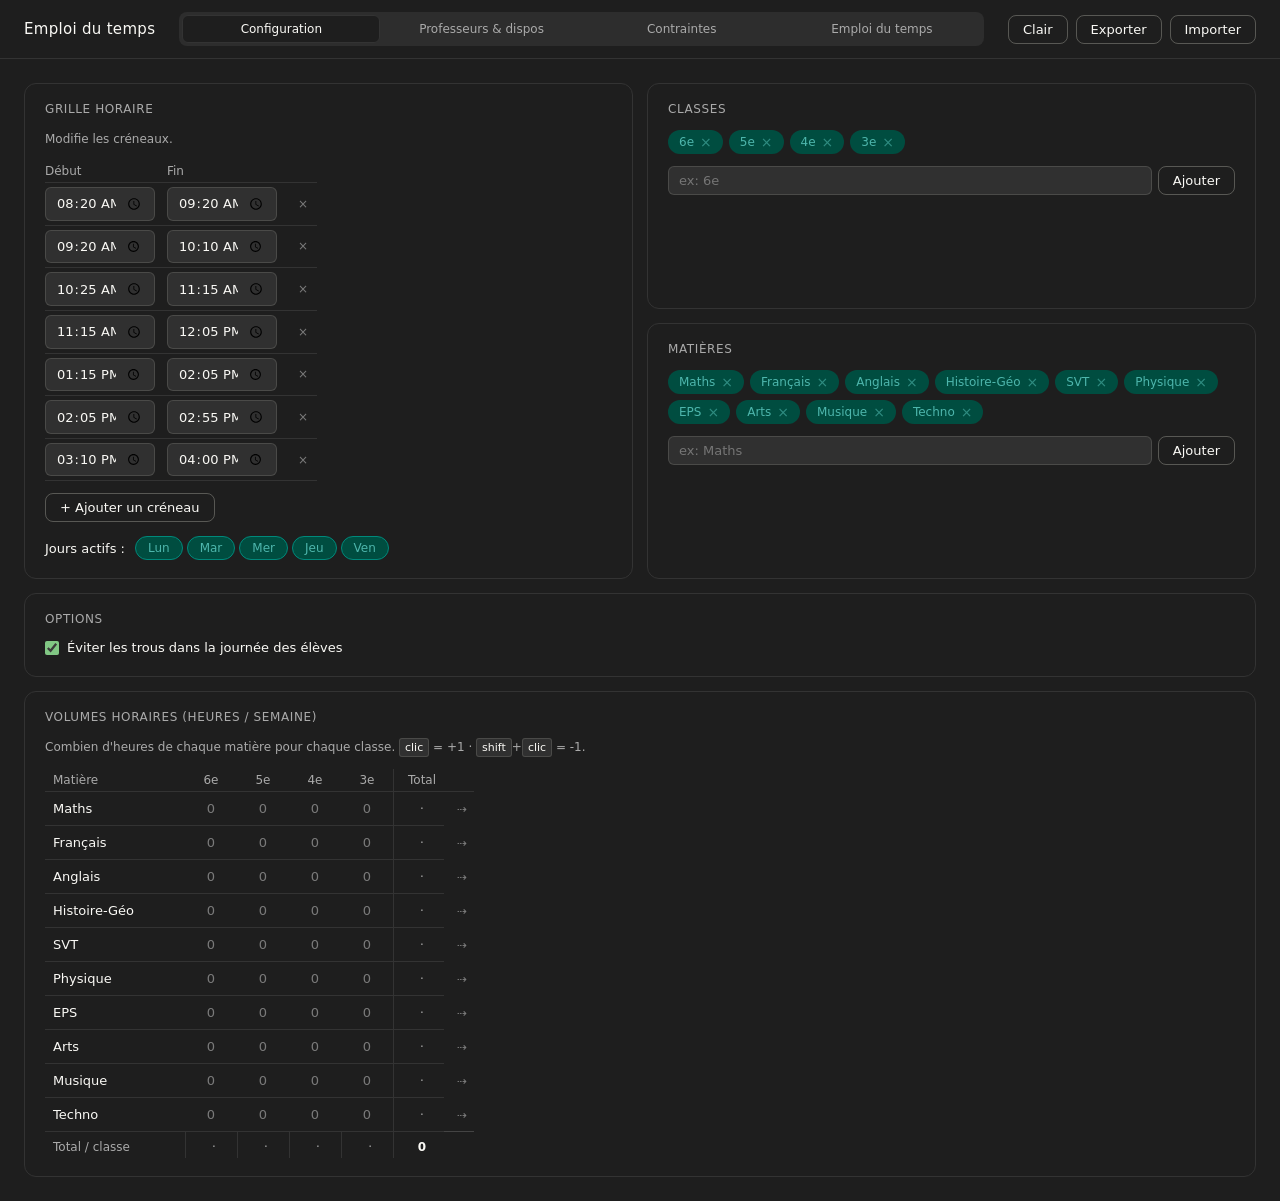
==== index.html @ a4d24d93 "Add spread constraint for scheduling to prevent double booking on the same day" ====
<!DOCTYPE html>
<html lang="fr">
<head>
  <meta charset="UTF-8">
  <title>Emploi du temps</title>
  <link rel="stylesheet" href="style.css">
</head>
<body>
  <header>
    <h1>Emploi du temps</h1>
    <nav>
      <button class="tab-btn active" data-tab="config">Configuration</button>
      <button class="tab-btn" data-tab="profs">Professeurs & dispos</button>
      <button class="tab-btn" data-tab="constraints">Contraintes</button>
      <button class="tab-btn" data-tab="schedule">Emploi du temps</button>
    </nav>
    <div class="io">
      <button id="theme-toggle" title="Basculer clair / sombre">Clair</button>
      <button id="export-btn">Exporter</button>
      <label class="import-label">
        Importer<input type="file" id="import-input" accept=".json" hidden>
      </label>
    </div>
  </header>

  <main>
    <!-- =============== CONFIG =============== -->
    <section id="tab-config" class="tab active">
      <div class="bento">
        <div class="card bento-grille tone-info">
          <h2>Grille horaire</h2>
          <p class="hint">Modifie les créneaux.</p>
          <table id="slots-table">
            <thead><tr><th>Début</th><th>Fin</th><th></th></tr></thead>
            <tbody></tbody>
          </table>
          <button id="add-slot">+ Ajouter un créneau</button>
          <div class="days-editor">
            <label>Jours actifs :</label>
            <span id="days-toggles"></span>
          </div>
        </div>

        <div class="card bento-classes tone-success">
          <h2>Classes</h2>
          <ul id="classes-list" class="chip-list"></ul>
          <div class="add-row">
            <input id="new-class" placeholder="ex: 6e">
            <button id="add-class">Ajouter</button>
          </div>
        </div>

        <div class="card bento-matieres tone-warn">
          <h2>Matières</h2>
          <ul id="subjects-list" class="chip-list"></ul>
          <div class="add-row">
            <input id="new-subject" placeholder="ex: Maths">
            <button id="add-subject">Ajouter</button>
          </div>
        </div>

        <div class="card bento-options tone-neutral">
          <h2>Options</h2>
          <label><input type="checkbox" id="opt-no-gaps"> Éviter les trous dans la journée des élèves</label>
        </div>

        <div class="card bento-volumes">
          <h2>Volumes horaires (heures / semaine)</h2>
          <p class="hint">Combien d'heures de chaque matière pour chaque classe. <kbd>clic</kbd> = +1 · <kbd>shift</kbd>+<kbd>clic</kbd> = -1.</p>
          <div id="volumes-container"></div>
        </div>
      </div>
    </section>

    <!-- =============== PROFS =============== -->
    <section id="tab-profs" class="tab">
      <div class="profs-layout">
        <aside class="profs-side card">
          <h2>Professeurs</h2>
          <ul id="profs-list"></ul>
          <div class="add-row">
            <input id="new-prof" placeholder="Nom du prof">
            <button id="add-prof">Ajouter</button>
          </div>
        </aside>

        <div class="prof-detail card">
          <div id="prof-empty" class="empty">Sélectionne un prof à gauche.</div>
          <div id="prof-editor" hidden>
            <h2 id="prof-name-title"></h2>

            <div class="prof-meta">
              <label>Nom : <input id="prof-name-input"></label>
              <div>
                <label>Matières & classes enseignées :</label>
                <p class="hint">Coche une matière puis ajuste les classes concernées.</p>
                <div id="prof-teaches"></div>
              </div>
            </div>

            <h3>Disponibilités</h3>
            <p class="hint">Vert = disponible.</p>
            <div class="avail-actions">
              <button id="avail-all">Tout dispo</button>
              <button id="avail-none">Tout indispo</button>
            </div>
            <div id="avail-grid-wrap"></div>
          </div>
        </div>
      </div>

      <div class="card load-report-card">
        <h2>Charge de travail</h2>
        <p class="hint">Pour chaque prof, heures qu'il est le SEUL à pouvoir couvrir (matières/regroupements sans autre prof éligible) comparées à sa disponibilité restante. Marge nulle ou négative = configuration fragile ou bloquante, à corriger avant de générer.</p>
        <div id="load-report-container"></div>
      </div>
    </section>

    <!-- =============== CONSTRAINTS =============== -->
    <section id="tab-constraints" class="tab">
      <div class="card">
        <h2>Épingles (créneaux fixés)</h2>
        <p class="hint">Verrouille un cours à un créneau précis. Utile pour le sport (toutes les classes ensemble), un DST commun, ou toute matière à horaire imposé.</p>
        <div class="pin-form">
          <select id="pin-subj"></select>
          <div id="pin-classes" class="pin-classes"></div>
          <select id="pin-day"></select>
          <select id="pin-slot"></select>
          <select id="pin-prof"></select>
          <button id="add-pin">Épingler</button>
        </div>
        <ul id="pins-list" class="pins-list"></ul>
      </div>

      <div class="card">
        <h2>Regroupements de classes</h2>
        <p class="hint">Des classes suivent une matière ensemble (même prof, même créneau) mais sans imposer quel jour ni quel créneau — le solveur choisit lui-même où les caser, comme pour un cours normal.</p>
        <div class="pin-form">
          <select id="group-subj"></select>
          <div id="group-classes" class="pin-classes"></div>
          <input type="number" id="group-hours" min="1" placeholder="Heures ensemble" title="Nombre d'heures que ces classes suivent ensemble">
          <select id="group-prof"></select>
          <button id="add-group">Regrouper</button>
        </div>
        <ul id="groups-list" class="pins-list"></ul>
      </div>

      <div class="card">
        <h2>Répartition sur des jours différents</h2>
        <p class="hint">Pour une matière, dans une classe : interdit au solveur de caser 2 heures le même jour, sans imposer quel jour ni quel créneau — il garde toute liberté sur le reste.</p>
        <div class="pin-form">
          <select id="spread-subj"></select>
          <div id="spread-classes" class="pin-classes"></div>
          <button id="add-spread">Répartir</button>
        </div>
        <ul id="spread-list" class="pins-list"></ul>
      </div>
    </section>

    <!-- =============== SCHEDULE =============== -->
    <section id="tab-schedule" class="tab">
      <div class="card">
        <div class="schedule-header">
          <div class="generate-group">
            <button id="generate-btn" class="primary">Générer l'emploi du temps</button>
            <button id="repair-btn" disabled title="Complète par recherche locale le meilleur essai obtenu (rapide, mais ne peut pas prouver qu'une configuration est impossible).">Réparer</button>
          </div>
          <div class="view-picker">
            <label>Vue :</label>
            <select id="view-select">
              <option value="all">Toutes les classes</option>
            </select>
          </div>
        </div>
        <div id="solver-status" class="status"></div>
        <div id="schedule-container"></div>
      </div>
    </section>
  </main>
  <script src="js/storage.js"></script>
  <script src="js/solver.js"></script>
  <script src="js/ui/core.js"></script>
  <script src="js/ui/tabs.js"></script>
  <script src="js/ui/io.js"></script>
  <script src="js/ui/config.js"></script>
  <script src="js/ui/profs.js"></script>
  <script src="js/ui/constraints.js"></script>
  <script src="js/ui/schedule.js"></script>
  <script src="js/ui/swap.js"></script>
  <script src="js/app.js"></script>
</body>
</html>
---- style.css ----
:root, [data-theme="dark"] {
  --color-background-primary: #1e1e1e;
  --color-background-secondary: #2d2d2d;
  --color-background-tertiary: #303030;
  --color-background-info: #004d40;
  --color-background-success: #1b5e20;
  --color-background-warning: #ff8f00;
  --color-background-danger: #4a1d1d;

  --color-border-primary: #555;
  --color-border-secondary: #444;
  --color-border-tertiary: #333;
  --color-border-info: #00897b;
  --color-border-success: #4caf50;
  --color-border-danger: #b04a4a;

  --color-text-primary: rgb(250, 249, 245);
  --color-text-secondary: #aaaaaa;
  --color-text-muted: #7a7a7a;
  --color-text-info: #4db6ac;
  --color-text-success: #81c784;
  --color-text-warning: #ffe082;
  --color-text-danger: #ef9a9a;

  --button-border: rgba(222, 220, 209, 0.3);
  --button-hover: rgba(222, 220, 209, 0.08);
  --input-border: rgba(222, 220, 209, 0.15);
  --input-focus: rgba(250, 249, 245, 0.5);

  --font-sans: "Anthropic Sans", system-ui, "Segoe UI", Roboto, Helvetica, Arial, sans-serif;
  --font-mono: ui-monospace, SFMono-Regular, "SF Mono", Menlo, Consolas, monospace;

  --border-radius-lg: 12px;
  --border-radius-md: 8px;
  --border-radius-sm: 6px;
}

/* Thème clair "papier" — parchemin chaud, encre noire, accents teal doux. */
[data-theme="light"] {
  --color-background-primary: #faf9f5;
  --color-background-secondary: #f0eee5;
  --color-background-tertiary: #e8e6db;
  --color-background-info: #dcece8;
  --color-background-success: #dfe9d5;
  --color-background-warning: #fce8b8;
  --color-background-danger: #f5dcdc;

  --color-border-primary: #a8a69c;
  --color-border-secondary: #cfcdc4;
  --color-border-tertiary: #e2e0d5;
  --color-border-info: #4db6ac;
  --color-border-success: #7bb87c;
  --color-border-danger: #c47070;

  --color-text-primary: #2b2926;
  --color-text-secondary: #706e64;
  --color-text-muted: #a09e94;
  --color-text-info: #00695c;
  --color-text-success: #2e7d32;
  --color-text-warning: #8a5a00;
  --color-text-danger: #a02020;

  --button-border: rgba(43, 41, 38, 0.15);
  --button-hover: rgba(43, 41, 38, 0.05);
  --input-border: rgba(43, 41, 38, 0.15);
  --input-focus: rgba(43, 41, 38, 0.5);
}

* { box-sizing: border-box; margin: 0; padding: 0; }

body {
  font-family: var(--font-sans);
  background: var(--color-background-primary);
  color: var(--color-text-primary);
  font-size: 14px;
  scrollbar-width: thin;
  scrollbar-color: rgba(226, 225, 218, 0.35) rgba(0, 0, 0, 0);
}

/* ================= Header ================= */
header {
  background: var(--color-background-primary);
  padding: 12px 24px;
  border-bottom: 0.5px solid var(--color-border-tertiary);
  display: flex;
  align-items: center;
  gap: 24px;
  position: sticky; top: 0; z-index: 10;
}
header h1 { font-size: 15px; margin: 0; font-weight: 500; letter-spacing: 0.02em; }

nav {
  display: flex;
  gap: 2px;
  flex: 1;
  background: var(--color-background-secondary);
  border-radius: var(--border-radius-md);
  padding: 3px;
}
.tab-btn {
  flex: 1;
  padding: 6px 14px;
  font-size: 12px;
  font-weight: 500;
  text-align: center;
  cursor: pointer;
  border-radius: 6px;
  color: var(--color-text-secondary);
  border: 0.5px solid transparent;
  background: transparent;
  transition: all 0.15s;
  font-family: var(--font-sans);
}
.tab-btn:hover { color: var(--color-text-primary); }
.tab-btn.active {
  background: var(--color-background-primary);
  color: var(--color-text-primary);
  border: 0.5px solid var(--color-border-tertiary);
}

.io { display: flex; gap: 8px; }

/* ================= Buttons base ================= */
button, .import-label {
  appearance: none;
  background: transparent;
  border: 0.5px solid var(--button-border);
  border-radius: var(--border-radius-md);
  color: var(--color-text-primary);
  cursor: pointer;
  font-family: var(--font-sans);
  font-weight: 500;
  font-size: 13px;
  padding: 6px 14px;
  transition: background 0.15s ease, transform 0.1s ease, border-color 0.15s ease;
}
button:hover, .import-label:hover { background: var(--button-hover); }
button:active { transform: scale(0.98); }

button.primary {
  background: var(--color-background-info);
  color: var(--color-text-info);
  border-color: var(--color-border-info);
}
button.primary:hover {
  background: var(--color-background-info);
  border-color: var(--color-text-info);
}

/* ================= Layout ================= */
main { padding: 24px; max-width: 1400px; margin: 0 auto; }
.tab { display: none; }
.tab.active { display: block; }

.card {
  background: var(--color-background-primary);
  border: 0.5px solid var(--color-border-tertiary);
  border-radius: var(--border-radius-lg);
  padding: 18px 20px;
  margin-bottom: 12px;
}
.card h2 {
  font-size: 12px;
  font-weight: 500;
  color: var(--color-text-secondary);
  text-transform: uppercase;
  letter-spacing: 0.05em;
  margin-bottom: 14px;
}
.card h3 {
  margin: 20px 0 8px;
  font-size: 11px;
  font-weight: 500;
  text-transform: uppercase;
  color: var(--color-text-secondary);
  letter-spacing: 0.05em;
}
.hint {
  color: var(--color-text-secondary);
  font-size: 12px;
  margin: 4px 0 12px;
  line-height: 1.5;
}
.partial-banner {
  background: var(--color-background-warning);
  color: var(--color-text-warning);
  padding: 8px 12px;
  border-radius: var(--border-radius-sm);
  margin-bottom: 12px;
}

.grid-2 { display: grid; grid-template-columns: 1fr 1fr; gap: 12px; }

/* ================= Bento layout — onglet Config ================= */
.bento {
  display: grid;
  grid-template-columns: repeat(6, 1fr);
  grid-auto-rows: minmax(0, auto);
  gap: 14px;
}
.bento > .card { margin-bottom: 0; position: relative; overflow: hidden; }

/* Zones du puzzle */
.bento-grille   { grid-column: span 3; grid-row: span 2; }
.bento-classes  { grid-column: span 3; }
.bento-matieres { grid-column: span 3; }
.bento-options  { grid-column: 1 / -1; }
.bento-volumes  { grid-column: 1 / -1; }


/* Sur les écrans étroits, on repasse en 2 colonnes puis 1 */
@media (max-width: 1100px) {
  .bento { grid-template-columns: repeat(4, 1fr); }
  .bento-grille   { grid-column: span 4; grid-row: auto; }
  .bento-classes  { grid-column: span 2; }
  .bento-matieres { grid-column: span 2; }
  .bento-options  { grid-column: span 4; }
}
@media (max-width: 700px) {
  .bento { grid-template-columns: 1fr; }
  .bento > .card { grid-column: 1 / -1 !important; }
}

/* ================= Inputs ================= */
input[type="text"], input[type="number"], input[type="time"], input:not([type]), select, textarea {
  appearance: auto;
  background-color: var(--color-background-tertiary);
  border: 0.5px solid var(--input-border);
  border-radius: var(--border-radius-sm);
  color: var(--color-text-primary);
  font-family: var(--font-sans);
  font-size: 13px;
  padding: 6px 10px;
  outline: none;
  transition: border-color 0.15s ease;
}
input:focus, select:focus, textarea:focus { border-color: var(--input-focus); }

/* ================= Chips ================= */
.chip-list { list-style: none; margin-bottom: 12px; display: flex; flex-wrap: wrap; gap: 6px; }
.chip {
  background: var(--color-background-info);
  color: var(--color-text-info);
  padding: 3px 10px;
  border-radius: 20px;
  font-size: 12px;
  font-weight: 500;
  display: inline-flex;
  align-items: center;
  gap: 6px;
  border: 0.5px solid transparent;
  transition: border-color 0.15s;
}
.chip button {
  background: none; border: none; padding: 0;
  color: var(--color-text-info); opacity: 0.6;
  font-size: 14px; cursor: pointer;
}
.chip button:hover { opacity: 1; color: var(--color-text-danger); background: none; }

.chip-list.toggles .chip {
  cursor: pointer;
  background: var(--color-background-secondary);
  color: var(--color-text-secondary);
  border: 1.5px solid transparent;
}
.chip-list.toggles .chip:hover { border-color: var(--color-border-secondary); }
.chip-list.toggles .chip.active {
  background: var(--color-background-info);
  color: var(--color-text-info);
  border-color: var(--color-border-info);
}

/* Widget matière + classes inline */
#prof-teaches {
  display: flex; flex-wrap: wrap;
  gap: 6px 12px;
  margin-bottom: 12px;
}
.teach-row {
  display: inline-flex; flex-wrap: nowrap; align-items: center; gap: 6px;
  padding: 2px 6px 2px 2px;
  border-radius: 20px;
  background: var(--color-background-primary, transparent);
}
.teach-row:has(.chip.active) {
  background: var(--color-background-tertiary, rgba(127,127,127,0.08));
}
.teach-row .chip {
  cursor: pointer;
  background: var(--color-background-secondary);
  color: var(--color-text-secondary);
  border: 1.5px solid transparent;
  justify-content: center;
}
.teach-row .chip:hover { border-color: var(--color-border-secondary); }
.teach-row .chip.active {
  background: var(--color-background-info);
  color: var(--color-text-info);
  border-color: var(--color-border-info);
}
.teach-row .chip.mini {
  min-width: 0;
  padding: 2px 8px;
  font-size: 11px;
}
.teach-row .chip.mini.taken {
  opacity: 0.45;
  text-decoration: line-through;
  cursor: not-allowed;
}
.teach-row .chip.mini.taken:hover { border-color: transparent; }
.teach-classes { display: flex; flex-wrap: wrap; gap: 4px; }

.add-row { display: flex; gap: 6px; }
.add-row input { flex: 1; min-width: 0; }
.add-row button { flex-shrink: 0; }

/* ================= Tables (config, volumes) ================= */
table { border-collapse: collapse; width: 100%; }
table th, table td {
  padding: 6px 8px;
  border-bottom: 0.5px solid var(--color-border-tertiary);
  text-align: left;
  font-size: 13px;
  color: var(--color-text-primary);
}
table th { color: var(--color-text-secondary); font-weight: 500; }

#slots-table {
  width: auto;                    /* pas d'étirement pleine largeur */
  border-collapse: collapse;
}
#slots-table th, #slots-table td {
  padding: 4px 12px 4px 0;
  border-bottom: 0.5px solid var(--color-border-tertiary);
}
#slots-table th {
  font-size: 12px;
  color: var(--color-text-secondary);
  font-weight: 500;
  text-align: left;
}
#slots-table td:last-child { padding-right: 0; }
#slots-table input[type="time"] {
  width: 110px;
  font-variant-numeric: tabular-nums;
}
#slots-table button {
  padding: 2px 8px;
  font-size: 12px;
  color: var(--color-text-muted);
  border-color: transparent;
  background: transparent;
}
#slots-table tr:hover button {
  color: var(--color-text-secondary);
  border-color: var(--button-border);
}
#slots-table button:hover {
  color: var(--color-text-danger);
  background: var(--button-hover);
}
#add-slot { margin-top: 12px; }

.days-editor { margin-top: 14px; display: flex; align-items: center; gap: 10px; }
.days-editor label { color: var(--color-text-secondary); font-size: 12px; }
#days-toggles { display: flex; gap: 4px; }
#days-toggles .day-toggle {
  padding: 4px 12px;
  border-radius: 20px;
  cursor: pointer;
  background: var(--color-background-secondary);
  color: var(--color-text-secondary);
  border: 1.5px solid transparent;
  font-size: 12px;
  font-weight: 500;
  transition: all 0.15s;
}
#days-toggles .day-toggle.active {
  background: var(--color-background-info);
  color: var(--color-text-info);
  border-color: var(--color-border-info);
}

/* Volumes matrix — compact et lisible */
.volumes-table {
  width: auto;                    /* pas d'étirement inutile */
  border-collapse: collapse;
}
.volumes-table th, .volumes-table td {
  text-align: center;
  padding: 4px 8px;
  border-bottom: 0.5px solid var(--color-border-tertiary);
}
.volumes-table th {
  font-weight: 500;
  color: var(--color-text-secondary);
  font-size: 12px;
}
.volumes-table th.subj-col, .volumes-table td.subj-col {
  text-align: left;
  padding-right: 20px;
  min-width: 140px;
  font-weight: 500;
}
.volumes-table th.total-col, .volumes-table td.total-cell {
  color: var(--color-text-secondary);
  font-variant-numeric: tabular-nums;
  font-size: 12px;
  padding-left: 14px;
  border-left: 0.5px solid var(--color-border-tertiary);
}
.volumes-table tr.totals-row td {
  border-top: 0.5px solid var(--color-border-secondary);
  border-bottom: none;
  padding-top: 8px;
  color: var(--color-text-secondary);
  font-weight: 500;
  font-size: 12px;
}
.volumes-table tr.totals-row td.grand {
  color: var(--color-text-primary);
  font-weight: 600;
}
.hint kbd {
  display: inline-block;
  padding: 1px 5px;
  font-size: 11px;
  font-family: inherit;
  border: 0.5px solid var(--input-border);
  border-radius: 3px;
  background: var(--color-background-tertiary);
  color: var(--color-text-primary);
  line-height: 1.4;
}

/* Cellule de volume : clic = +1, Shift+clic = −1. Pas de champ natif, pas de spinner. */
.vol-cell {
  display: inline-flex;
  align-items: center;
  justify-content: center;
  min-width: 36px;
  padding: 4px 8px;
  font-size: 13px;
  font-variant-numeric: tabular-nums;
  border: 0.5px solid var(--input-border);
  border-radius: var(--border-radius-sm, 4px);
  background: var(--color-background-secondary, transparent);
  color: var(--color-text-primary);
  cursor: pointer;
  user-select: none;
  transition: background-color 0.1s, border-color 0.1s;
}
.vol-cell:hover {
  background-color: var(--color-background-tertiary);
}
.vol-cell.is-zero {
  color: var(--color-text-muted);
  background: transparent;
  border-color: transparent;
}
.vol-cell.is-zero:hover {
  color: var(--color-text-primary);
  background-color: var(--color-background-tertiary);
  border-color: var(--input-border);
}
/* Volume > 0 mais aucun prof éligible → alerte visuelle */
.vol-cell.no-prof {
  border-color: var(--color-border-danger);
  background-color: var(--color-background-danger);
  color: var(--color-text-danger);
}
/* Bouton copier-ligne : discret, apparaît nettement au hover */
.volumes-table td.row-action {
  padding: 0 0 0 6px;
  border-bottom: none;
  width: 28px;
}
.volumes-table .copy-row {
  padding: 2px 6px;
  font-size: 12px;
  color: var(--color-text-muted);
  border-color: transparent;
  background: transparent;
}
.volumes-table tr:hover .copy-row {
  color: var(--color-text-secondary);
  border-color: var(--button-border);
}
.volumes-table .copy-row:hover {
  color: var(--color-text-info);
  background: var(--button-hover);
}

/* Options */
.card label { color: var(--color-text-primary); font-size: 13px; display: inline-flex; align-items: center; gap: 8px; }
input[type="checkbox"] {
  accent-color: var(--color-text-success);
  width: 14px; height: 14px;
  cursor: pointer;
}

/* ================= Profs layout ================= */
.profs-layout { display: grid; grid-template-columns: 260px 1fr; gap: 12px; }
.profs-side ul { list-style: none; margin-bottom: 12px; }
.profs-side li {
  padding: 8px 12px;
  border-radius: var(--border-radius-sm);
  cursor: pointer;
  display: flex;
  align-items: center;
  justify-content: space-between;
  color: var(--color-text-primary);
  font-size: 13px;
  transition: background 0.15s;
}
.profs-side li:hover { background: var(--color-background-secondary); }
.profs-side li.selected {
  background: var(--color-background-info);
  color: var(--color-text-info);
}
.profs-side li .del {
  background: none; border: none; padding: 0;
  color: inherit; opacity: 0.4; cursor: pointer; font-size: 14px;
}
.profs-side li .del:hover { opacity: 1; color: var(--color-text-danger); background: none; }
.empty { text-align: center; padding: 60px 20px; color: var(--color-text-muted); font-size: 13px; }

.prof-meta { display: flex; flex-direction: column; gap: 14px; margin-bottom: 20px; }
.prof-meta > label { flex-direction: row; }
.prof-meta label { display: flex; align-items: center; gap: 8px; font-size: 12px; color: var(--color-text-secondary); }
.prof-meta input { max-width: 320px; }

.avail-actions { display: flex; gap: 8px; margin-bottom: 12px; }
.avail-actions button { padding: 4px 12px; font-size: 12px; }

/* ================= Grid tables (dispos & schedule) ================= */
.grid-table {
  border-collapse: separate;
  border-spacing: 3px;
  width: 100%;
  user-select: none;
}
.grid-table th, .grid-table td {
  padding: 0;
  text-align: center;
  font-size: 12px;
  height: 38px;
  min-width: 90px;
  border-radius: var(--border-radius-sm);
}
.grid-table th {
  background: var(--color-background-secondary);
  color: var(--color-text-secondary);
  font-weight: 500;
  padding: 6px;
  text-transform: uppercase;
  font-size: 11px;
  letter-spacing: 0.05em;
}
.grid-table td.slot-label {
  background: transparent;
  color: var(--color-text-secondary);
  font-family: var(--font-mono);
  font-size: 11px;
  padding: 4px 8px;
  min-width: 100px;
  text-align: right;
}

/* Availability cells */
.cell-avail {
  cursor: pointer;
  transition: background 0.05s, border-color 0.15s;
  background: var(--color-background-secondary);
  border: 0.5px solid var(--color-border-tertiary);
}
.cell-avail.on {
  background: var(--color-background-success);
  border-color: var(--color-border-success);
}
.cell-avail:hover { border-color: var(--color-text-info); }

/* Schedule cells */
.cell-sched {
  padding: 4px !important;
  font-size: 11px;
  vertical-align: middle;
  line-height: 1.3;
  background: var(--color-background-secondary);
  border: 0.5px solid var(--color-border-tertiary);
}
.cell-sched.filled {
  background: var(--color-background-info);
  border-color: var(--color-border-info);
}
.cell-sched .subject { font-weight: 600; color: var(--color-text-primary); }
.cell-sched .prof { color: var(--color-text-info); font-size: 10px; margin-top: 2px; }
.cell-sched.swappable { cursor: pointer; }
.cell-sched.swap-selected {
  outline: 2px solid var(--color-text-info, #3b82f6);
  outline-offset: -2px;
}
.cell-sched.swap-target {
  background: var(--color-background-success, #d1fae5) !important;
  border-color: var(--color-border-success, #10b981) !important;
  box-shadow: inset 0 0 0 1px var(--color-border-success, #10b981);
}

/* ================= Schedule view ================= */
.schedule-header {
  display: flex;
  justify-content: space-between;
  align-items: center;
  margin-bottom: 14px;
  gap: 12px;
}
.generate-group { display: flex; align-items: center; gap: 10px; }
.view-picker { display: flex; align-items: center; gap: 8px; }
.view-picker label { color: var(--color-text-secondary); font-size: 12px; }
.view-picker select { width: auto; min-width: 200px; }

.status {
  padding: 10px 14px;
  margin: 12px 0;
  border-radius: var(--border-radius-md);
  font-size: 13px;
  white-space: pre-line;
  line-height: 1.55;
  border: 0.5px solid transparent;
}
.status.ok {
  background: var(--color-background-success);
  color: var(--color-text-success);
  border-color: var(--color-border-success);
}
.status.warn {
  background: var(--color-background-warning);
  color: var(--color-text-warning);
}
.status.err {
  background: var(--color-background-danger);
  color: var(--color-text-danger);
  border-color: var(--color-border-danger);
}

/* ================= Constraints ================= */
.pin-form {
  display: flex; flex-wrap: wrap; gap: 8px; align-items: center;
  margin-bottom: 12px;
}
.pin-form select { min-width: 120px; }
.pin-classes {
  display: flex; flex-wrap: wrap; gap: 4px;
  padding: 4px 6px;
  border: 0.5px dashed var(--color-border-secondary);
  border-radius: var(--border-radius-sm);
}
.pin-classes .chip {
  cursor: pointer;
  background: var(--color-background-secondary);
  color: var(--color-text-secondary);
  border: 1.5px solid transparent;
  font-size: 11px;
  padding: 2px 8px;
}
.pin-classes .chip:hover { border-color: var(--color-border-secondary); }
.pin-classes .chip.active {
  background: var(--color-background-info);
  color: var(--color-text-info);
  border-color: var(--color-border-info);
}
.pins-list { list-style: none; display: flex; flex-direction: column; gap: 4px; }
.pins-list li {
  display: flex; justify-content: space-between; align-items: center;
  padding: 6px 10px;
  background: var(--color-background-secondary);
  border-radius: var(--border-radius-sm);
  font-size: 12px;
}
.pins-list li button {
  background: none; border: none; padding: 0 4px;
  color: var(--color-text-muted); font-size: 14px; cursor: pointer;
}
.pins-list li button:hover { color: var(--color-text-danger); background: none; }

/* Rapport de charge des profs (onglet Professeurs) */
.load-report-card { margin-top: 16px; }
.load-report-table { width: 100%; border-collapse: collapse; font-size: 13px; }
.load-report-table th {
  text-align: left; padding: 6px 10px;
  color: var(--color-text-muted); font-weight: 500; font-size: 12px;
  border-bottom: 1px solid var(--color-border-tertiary);
}
.load-report-table td { padding: 6px 10px; border-bottom: 0.5px solid var(--color-border-tertiary); }
.load-report-table .load-labels { color: var(--color-text-muted); font-size: 12px; }
.load-row-bloquant td:not(.load-labels) { color: var(--color-text-danger); font-weight: 500; }
.load-row-tendu td:not(.load-labels) { color: var(--color-text-warning); font-weight: 500; }
.load-row-ok td:not(.load-labels) { color: var(--color-text-success); }

/* Cellule épinglée dans l'emploi du temps */
.cell-sched.pinned {
  background: var(--color-background-warning) !important;
  border-color: var(--color-border-danger, var(--color-border-info)) !important;
  cursor: default;
}
.cell-sched.pinned .prof { color: var(--color-text-warning, var(--color-text-info)); }
.cell-sched.pinned .subject::before { content: '● '; color: var(--color-text-warning); }

.class-block { margin-bottom: 24px; }
.class-block h3 {
  margin: 0 0 10px;
  text-transform: none;
  color: var(--color-text-primary);
  font-size: 14px;
  letter-spacing: 0;
}
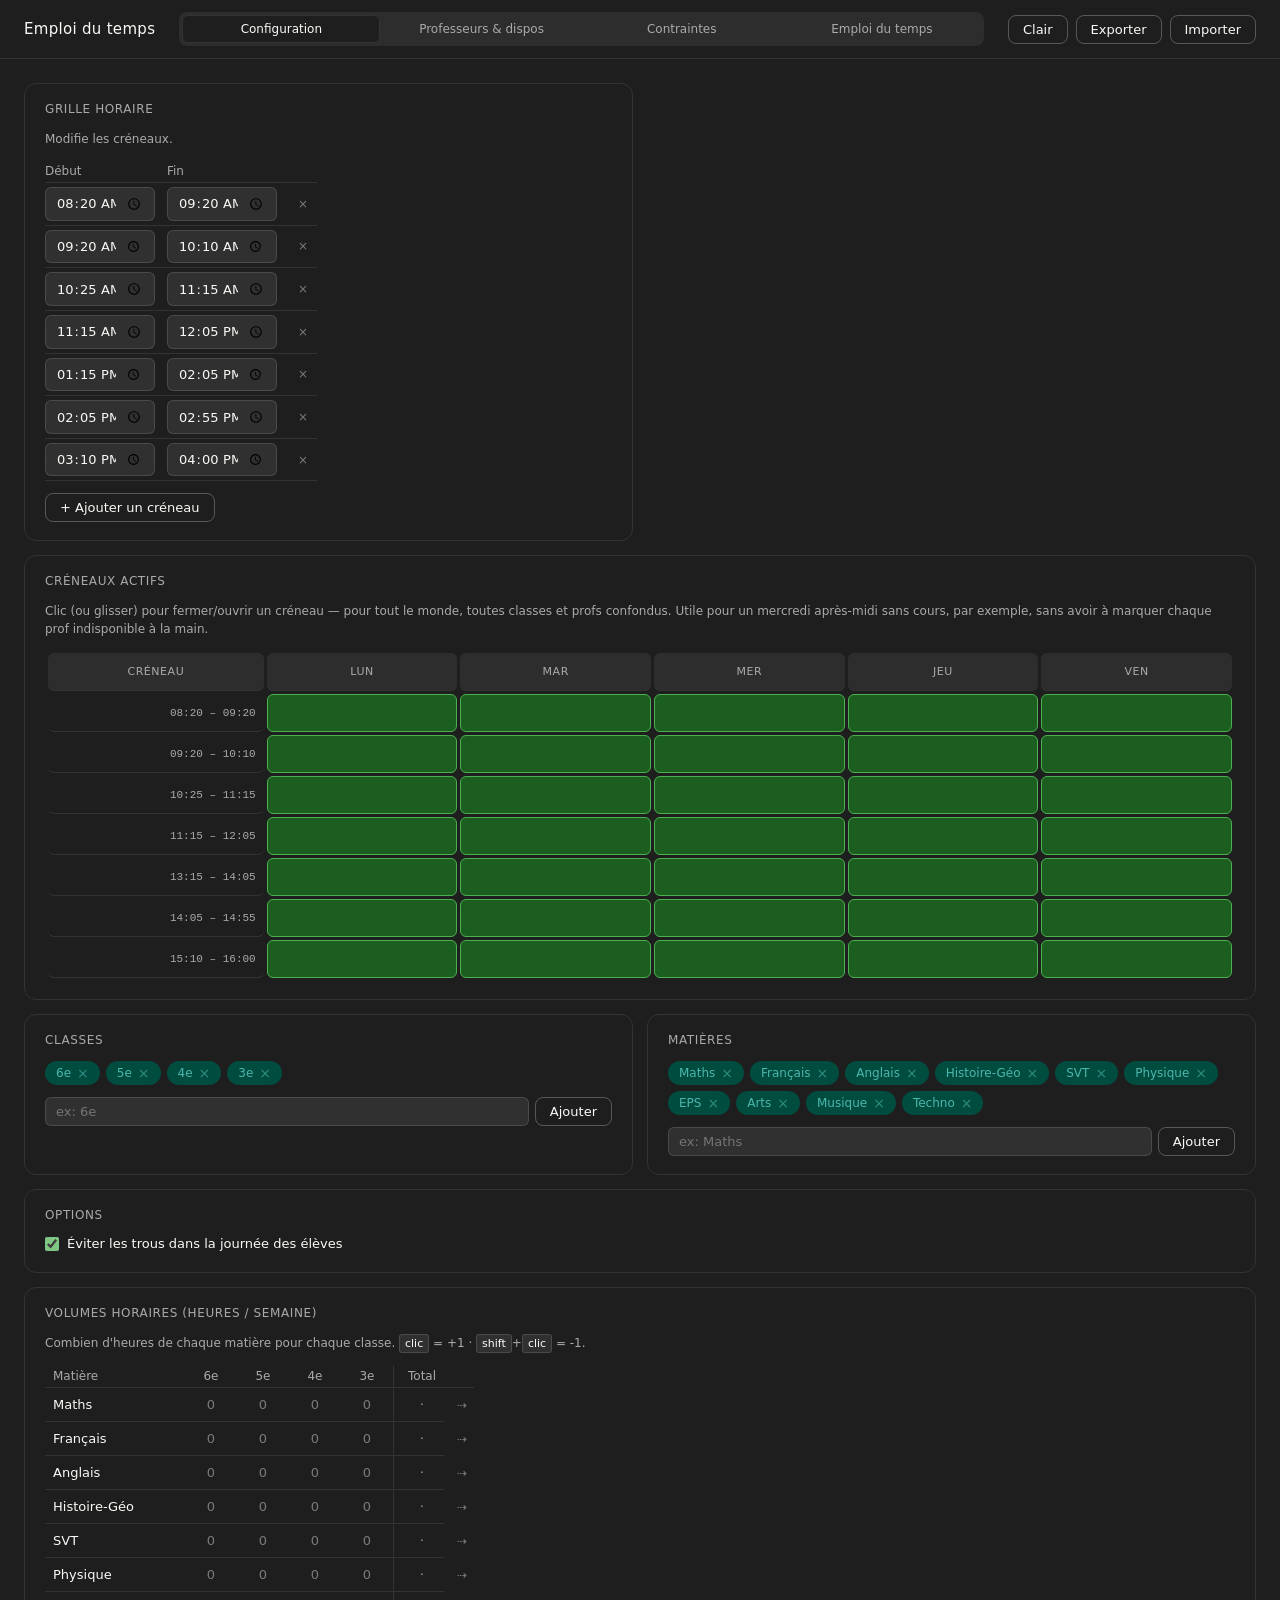
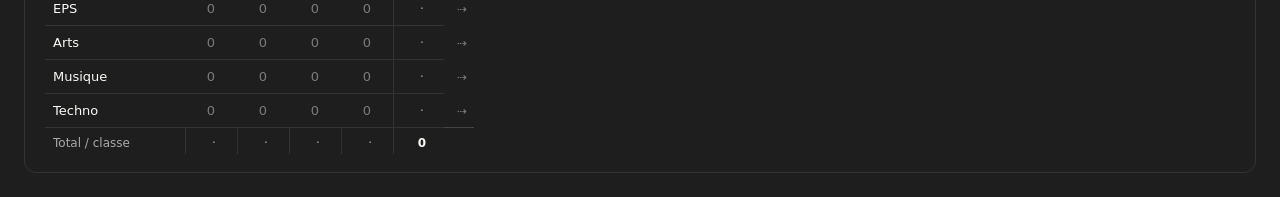
==== commit 85f15a42: "Refactor scheduling logic to replace active days with open slots, enhancing flexibility in managing " ====
--- a/index.html
+++ b/index.html
@@ -35,10 +35,12 @@
             <tbody></tbody>
           </table>
           <button id="add-slot">+ Ajouter un créneau</button>
-          <div class="days-editor">
-            <label>Jours actifs :</label>
-            <span id="days-toggles"></span>
-          </div>
+        </div>
+
+        <div class="card bento-openslots">
+          <h2>Créneaux actifs</h2>
+          <p class="hint">Clic (ou glisser) pour fermer/ouvrir un créneau — pour tout le monde, toutes classes et profs confondus. Utile pour un mercredi après-midi sans cours, par exemple, sans avoir à marquer chaque prof indisponible à la main.</p>
+          <div id="open-grid-wrap"></div>
         </div>
 
         <div class="card bento-classes tone-success">
--- a/style.css
+++ b/style.css
@@ -201,11 +201,12 @@
 .bento > .card { margin-bottom: 0; position: relative; overflow: hidden; }
 
 /* Zones du puzzle */
-.bento-grille   { grid-column: span 3; grid-row: span 2; }
-.bento-classes  { grid-column: span 3; }
-.bento-matieres { grid-column: span 3; }
-.bento-options  { grid-column: 1 / -1; }
-.bento-volumes  { grid-column: 1 / -1; }
+.bento-grille    { grid-column: span 3; grid-row: span 2; }
+.bento-openslots { grid-column: 1 / -1; }
+.bento-classes   { grid-column: span 3; }
+.bento-matieres  { grid-column: span 3; }
+.bento-options   { grid-column: 1 / -1; }
+.bento-volumes   { grid-column: 1 / -1; }
 
 
 /* Sur les écrans étroits, on repasse en 2 colonnes puis 1 */
@@ -363,25 +364,6 @@
 }
 #add-slot { margin-top: 12px; }
 
-.days-editor { margin-top: 14px; display: flex; align-items: center; gap: 10px; }
-.days-editor label { color: var(--color-text-secondary); font-size: 12px; }
-#days-toggles { display: flex; gap: 4px; }
-#days-toggles .day-toggle {
-  padding: 4px 12px;
-  border-radius: 20px;
-  cursor: pointer;
-  background: var(--color-background-secondary);
-  color: var(--color-text-secondary);
-  border: 1.5px solid transparent;
-  font-size: 12px;
-  font-weight: 500;
-  transition: all 0.15s;
-}
-#days-toggles .day-toggle.active {
-  background: var(--color-background-info);
-  color: var(--color-text-info);
-  border-color: var(--color-border-info);
-}
 
 /* Volumes matrix — compact et lisible */
 .volumes-table {
@@ -581,6 +563,12 @@
   border-color: var(--color-border-success);
 }
 .cell-avail:hover { border-color: var(--color-text-info); }
+.cell-avail.closed {
+  cursor: not-allowed;
+  background: repeating-linear-gradient(45deg, var(--color-background-tertiary), var(--color-background-tertiary) 4px, var(--color-background-secondary) 4px, var(--color-background-secondary) 8px);
+  border-color: var(--color-border-tertiary);
+}
+.cell-avail.closed:hover { border-color: var(--color-border-tertiary); }
 
 /* Schedule cells */
 .cell-sched {
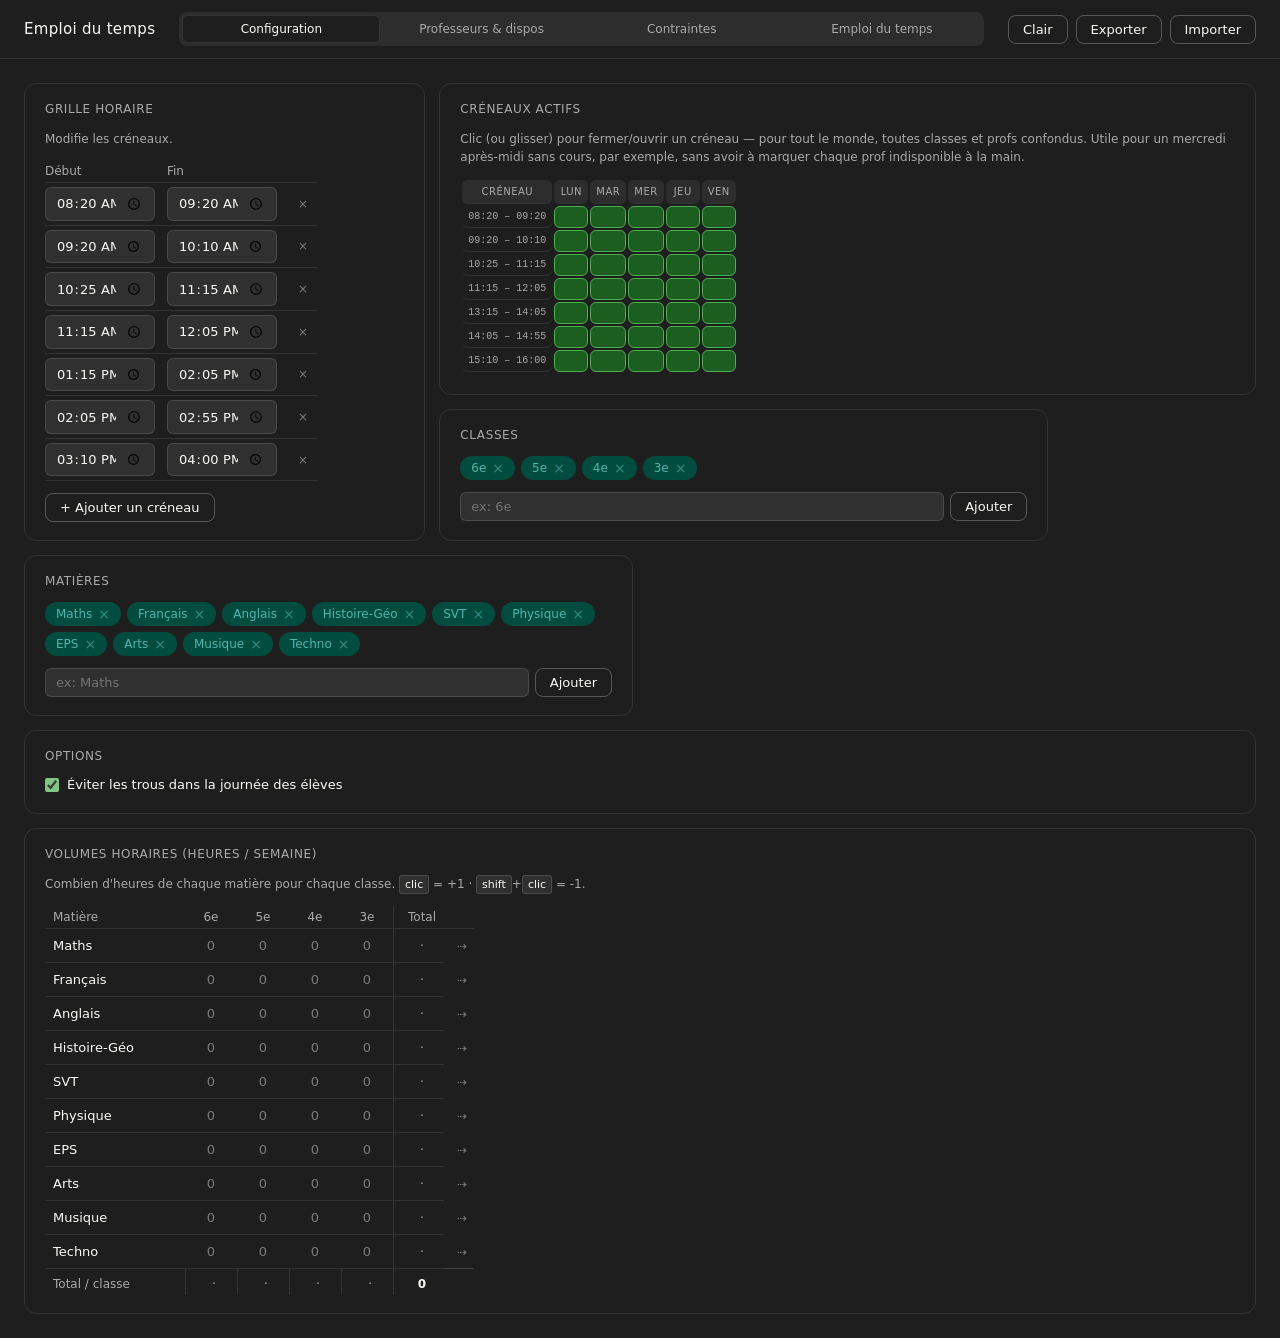
==== commit a3219e0f: "feat: add meeting management functionality - Introduced a new meetings array in the storage structur" ====
--- a/index.html
+++ b/index.html
@@ -157,6 +157,20 @@
         </div>
         <ul id="spread-list" class="pins-list"></ul>
       </div>
+
+      <div class="card">
+        <h2>Réunions & cours à plusieurs profs</h2>
+        <p class="hint">Bloque un créneau commun à PLUSIEURS profs obligatoires en même temps (contrairement à une épingle/un groupe, aucun prof n'est interchangeable ici) — le solveur cherche lui-même quand. Concerne 0 classe (réunion pédagogique) ou 1+ classes (cours co-enseigné, avec matière à consommer sur le volume horaire).</p>
+        <div class="pin-form">
+          <input id="meeting-name" placeholder="Nom (ex: Réunion pédagogique)">
+          <select id="meeting-subj"></select>
+          <div id="meeting-classes" class="pin-classes"></div>
+          <input type="number" id="meeting-hours" min="1" value="1" placeholder="Heures" title="Nombre d'heures par semaine">
+          <div id="meeting-profs" class="pin-classes"></div>
+          <button id="add-meeting">Créer</button>
+        </div>
+        <ul id="meetings-list" class="pins-list"></ul>
+      </div>
     </section>
 
     <!-- =============== SCHEDULE =============== -->
@@ -166,6 +180,7 @@
           <div class="generate-group">
             <button id="generate-btn" class="primary">Générer l'emploi du temps</button>
             <button id="repair-btn" disabled title="Complète par recherche locale le meilleur essai obtenu (rapide, mais ne peut pas prouver qu'une configuration est impossible).">Réparer</button>
+            <button id="copy-btn" title="Copie l'emploi du temps de toutes les classes au format texte (pour le partager ou déboguer).">Copier (texte)</button>
           </div>
           <div class="view-picker">
             <label>Vue :</label>
--- a/style.css
+++ b/style.css
@@ -201,8 +201,8 @@
 .bento > .card { margin-bottom: 0; position: relative; overflow: hidden; }
 
 /* Zones du puzzle */
-.bento-grille    { grid-column: span 3; grid-row: span 2; }
-.bento-openslots { grid-column: 1 / -1; }
+.bento-grille    { grid-column: span 2; grid-row: span 2; }
+.bento-openslots { grid-column: span 4; }
 .bento-classes   { grid-column: span 3; }
 .bento-matieres  { grid-column: span 3; }
 .bento-options   { grid-column: 1 / -1; }
@@ -212,7 +212,8 @@
 /* Sur les écrans étroits, on repasse en 2 colonnes puis 1 */
 @media (max-width: 1100px) {
   .bento { grid-template-columns: repeat(4, 1fr); }
-  .bento-grille   { grid-column: span 4; grid-row: auto; }
+  .bento-grille    { grid-column: span 4; grid-row: auto; }
+  .bento-openslots { grid-column: span 4; }
   .bento-classes  { grid-column: span 2; }
   .bento-matieres { grid-column: span 2; }
   .bento-options  { grid-column: span 4; }
@@ -532,6 +533,19 @@
   min-width: 90px;
   border-radius: var(--border-radius-sm);
 }
+/* Variante compacte : pour la grille "créneaux actifs", utilisée rarement,
+   pas besoin qu'elle soit aussi grande que les grilles de dispo/emploi du temps. */
+.grid-table.compact { width: auto; border-spacing: 2px; }
+.grid-table.compact th, .grid-table.compact td {
+  height: 22px;
+  min-width: 34px;
+  font-size: 10px;
+}
+.grid-table.compact td.slot-label {
+  min-width: 64px;
+  font-size: 10px;
+  padding: 2px 6px;
+}
 .grid-table th {
   background: var(--color-background-secondary);
   color: var(--color-text-secondary);
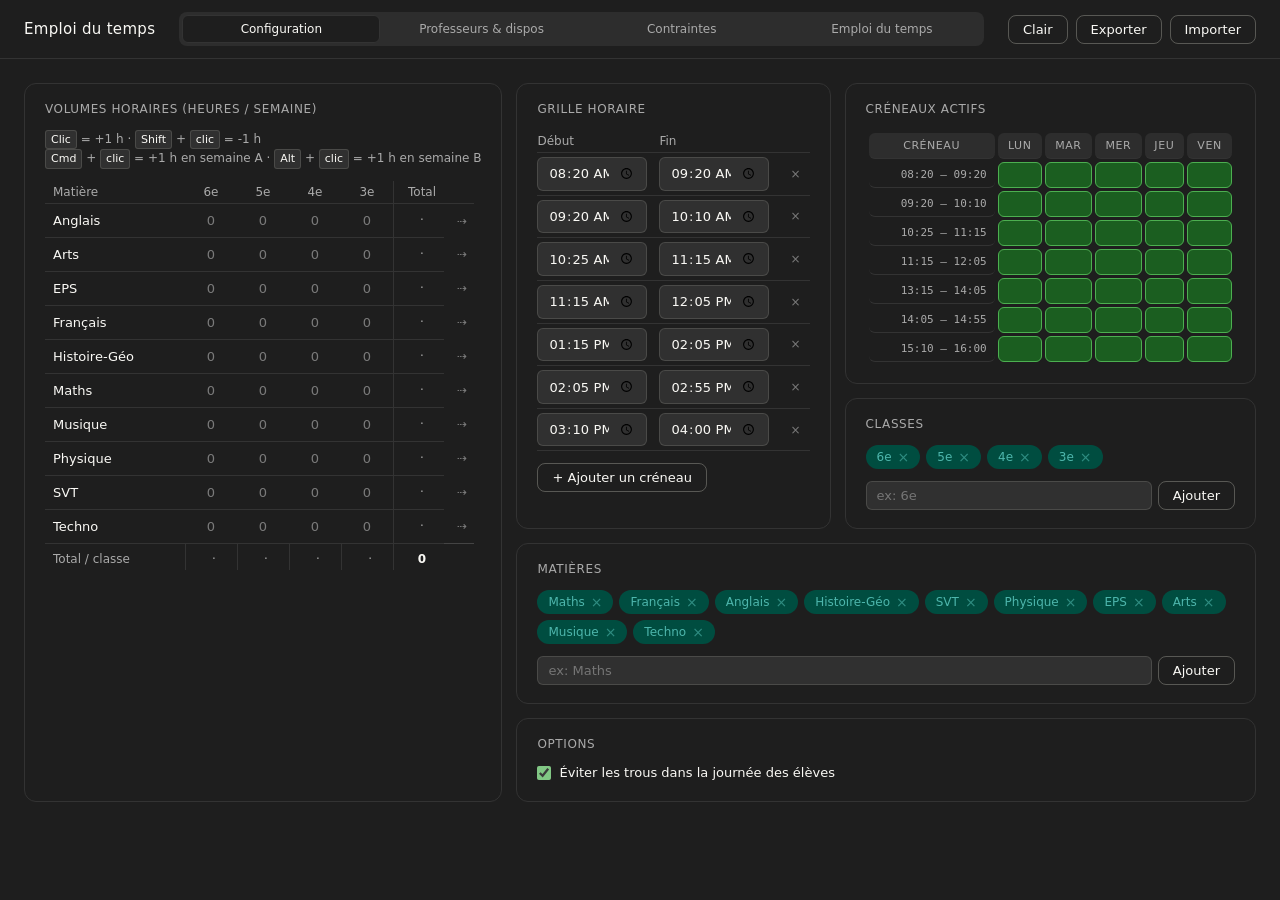
==== commit 5fc163aa: "feat: enhance scheduling system with week-specific volumes - Introduced separate volume tracking for" ====
--- a/index.html
+++ b/index.html
@@ -26,10 +26,18 @@
   <main>
     <!-- =============== CONFIG =============== -->
     <section id="tab-config" class="tab active">
-      <div class="bento">
+      <div class="config-layout">
+        <div class="card bento-volumes">
+          <h2>Volumes horaires (heures / semaine)</h2>
+          <p class="hint">
+            <kbd>Clic</kbd> = +1 h · <kbd>Shift</kbd> + <kbd>clic</kbd> = -1 h<br>
+            <kbd>Cmd</kbd> + <kbd>clic</kbd> = +1 h en semaine A · <kbd>Alt</kbd> + <kbd>clic</kbd> = +1 h en semaine B<br>
+          </p>
+          <div id="volumes-container"></div>
+        </div>
+
         <div class="card bento-grille tone-info">
           <h2>Grille horaire</h2>
-          <p class="hint">Modifie les créneaux.</p>
           <table id="slots-table">
             <thead><tr><th>Début</th><th>Fin</th><th></th></tr></thead>
             <tbody></tbody>
@@ -39,7 +47,6 @@
 
         <div class="card bento-openslots">
           <h2>Créneaux actifs</h2>
-          <p class="hint">Clic (ou glisser) pour fermer/ouvrir un créneau — pour tout le monde, toutes classes et profs confondus. Utile pour un mercredi après-midi sans cours, par exemple, sans avoir à marquer chaque prof indisponible à la main.</p>
           <div id="open-grid-wrap"></div>
         </div>
 
@@ -64,12 +71,6 @@
         <div class="card bento-options tone-neutral">
           <h2>Options</h2>
           <label><input type="checkbox" id="opt-no-gaps"> Éviter les trous dans la journée des élèves</label>
-        </div>
-
-        <div class="card bento-volumes">
-          <h2>Volumes horaires (heures / semaine)</h2>
-          <p class="hint">Combien d'heures de chaque matière pour chaque classe. <kbd>clic</kbd> = +1 · <kbd>shift</kbd>+<kbd>clic</kbd> = -1.</p>
-          <div id="volumes-container"></div>
         </div>
       </div>
     </section>
@@ -181,6 +182,7 @@
             <button id="generate-btn" class="primary">Générer l'emploi du temps</button>
             <button id="repair-btn" disabled title="Complète par recherche locale le meilleur essai obtenu (rapide, mais ne peut pas prouver qu'une configuration est impossible).">Réparer</button>
             <button id="copy-btn" title="Copie l'emploi du temps de toutes les classes au format texte (pour le partager ou déboguer).">Copier (texte)</button>
+            <button id="save-schedule-btn" disabled title="Sauvegarde une copie de l'emploi du temps actuel pour pouvoir y revenir plus tard et comparer.">Sauvegarder cette version</button>
           </div>
           <div class="view-picker">
             <label>Vue :</label>
@@ -191,6 +193,12 @@
         </div>
         <div id="solver-status" class="status"></div>
         <div id="schedule-container"></div>
+      </div>
+
+      <div class="card">
+        <h2>Versions sauvegardées</h2>
+        <p class="hint">Garde plusieurs emplois du temps générés de côté pour comparer, sans perdre celui en cours. 15 versions max — supprime les anciennes si besoin.</p>
+        <ul id="saved-schedules-list" class="pins-list"></ul>
       </div>
     </section>
   </main>
--- a/style.css
+++ b/style.css
@@ -191,38 +191,37 @@
 
 .grid-2 { display: grid; grid-template-columns: 1fr 1fr; gap: 12px; }
 
-/* ================= Bento layout — onglet Config ================= */
-.bento {
+/* ================= Config layout : une seule grille à 3 colonnes / 4 lignes =================
+   1 2 3
+   1 2 4
+   1 5 5
+   1 6 6
+   1=Volumes (pleine hauteur) 2=Grille horaire (2 lignes) 3=Créneaux actifs
+   4=Classes (sous Créneaux actifs) 5=Matières (col2+3) 6=Options (col2+3) */
+.config-layout {
   display: grid;
-  grid-template-columns: repeat(6, 1fr);
+  grid-template-columns: minmax(320px, auto) auto 1fr;
   grid-auto-rows: minmax(0, auto);
   gap: 14px;
 }
-.bento > .card { margin-bottom: 0; position: relative; overflow: hidden; }
-
-/* Zones du puzzle */
-.bento-grille    { grid-column: span 2; grid-row: span 2; }
-.bento-openslots { grid-column: span 4; }
-.bento-classes   { grid-column: span 3; }
-.bento-matieres  { grid-column: span 3; }
-.bento-options   { grid-column: 1 / -1; }
-.bento-volumes   { grid-column: 1 / -1; }
-
-
-/* Sur les écrans étroits, on repasse en 2 colonnes puis 1 */
+.config-layout > .card { margin-bottom: 0; position: relative; overflow: hidden; }
+
+.bento-volumes   { grid-column: 1; grid-row: 1 / 5; }
+#volumes-container { overflow-x: auto; }
+.bento-grille    { grid-column: 2; grid-row: 1 / 3; width: fit-content; }
+.bento-grille table { width: auto; }
+.bento-openslots { grid-column: 3; grid-row: 1; }
+#open-grid-wrap { overflow-x: auto; }
+.bento-classes   { grid-column: 3; grid-row: 2; }
+.bento-matieres  { grid-column: 2 / 4; grid-row: 3; }
+.bento-options   { grid-column: 2 / 4; grid-row: 4; }
+
+/* Sur les écrans étroits, tout repasse en une seule colonne, empilé dans l'ordre */
 @media (max-width: 1100px) {
-  .bento { grid-template-columns: repeat(4, 1fr); }
-  .bento-grille    { grid-column: span 4; grid-row: auto; }
-  .bento-openslots { grid-column: span 4; }
-  .bento-classes  { grid-column: span 2; }
-  .bento-matieres { grid-column: span 2; }
-  .bento-options  { grid-column: span 4; }
-}
-@media (max-width: 700px) {
-  .bento { grid-template-columns: 1fr; }
-  .bento > .card { grid-column: 1 / -1 !important; }
-}
-
+  .config-layout { grid-template-columns: 1fr; }
+  .config-layout > .card { grid-column: 1 !important; grid-row: auto !important; }
+  .bento-grille { width: 100%; }
+}
 /* ================= Inputs ================= */
 input[type="text"], input[type="number"], input[type="time"], input:not([type]), select, textarea {
   appearance: auto;
@@ -448,6 +447,17 @@
   background-color: var(--color-background-tertiary);
   border-color: var(--input-border);
 }
+/* Heures spécifiques semaine A/B, discrètes (petit indice à côté du nombre commun) */
+.vol-extra {
+  margin-left: 2px;
+  font-size: 9px;
+  font-weight: 600;
+  color: var(--color-text-muted);
+  letter-spacing: -0.02em;
+}
+.vol-cell:hover .vol-extra {
+  color: var(--color-text-primary);
+}
 /* Volume > 0 mais aucun prof éligible → alerte visuelle */
 .vol-cell.no-prof {
   border-color: var(--color-border-danger);
@@ -533,18 +543,18 @@
   min-width: 90px;
   border-radius: var(--border-radius-sm);
 }
-/* Variante compacte : pour la grille "créneaux actifs", utilisée rarement,
-   pas besoin qu'elle soit aussi grande que les grilles de dispo/emploi du temps. */
-.grid-table.compact { width: auto; border-spacing: 2px; }
-.grid-table.compact th, .grid-table.compact td {
-  height: 22px;
-  min-width: 34px;
-  font-size: 10px;
-}
-.grid-table.compact td.slot-label {
-  min-width: 64px;
-  font-size: 10px;
-  padding: 2px 6px;
+/* Créneaux actifs : juste ouvert/fermé par cellule, pas besoin des mêmes
+   dimensions que les grilles de dispo/emploi du temps (texte + prof) — des
+   cellules plus petites lui évitent de déborder de sa carte (elle partage sa
+   ligne avec Grille horaire, donc moins de largeur disponible). */
+.grid-table.open-slots-table th,
+.grid-table.open-slots-table td {
+  height: 26px;
+  min-width: 0;
+}
+.grid-table.open-slots-table td.slot-label {
+  min-width: 70px;
+  font-size: 11px;
 }
 .grid-table th {
   background: var(--color-background-secondary);
@@ -597,6 +607,10 @@
   background: var(--color-background-info);
   border-color: var(--color-border-info);
 }
+.cell-sched.closed {
+  background: repeating-linear-gradient(45deg, var(--color-background-tertiary), var(--color-background-tertiary) 4px, var(--color-background-secondary) 4px, var(--color-background-secondary) 8px);
+  border-color: var(--color-border-tertiary);
+}
 .cell-sched .subject { font-weight: 600; color: var(--color-text-primary); }
 .cell-sched .prof { color: var(--color-text-info); font-size: 10px; margin-top: 2px; }
 .cell-sched.swappable { cursor: pointer; }
@@ -609,6 +623,53 @@
   border-color: var(--color-border-success, #10b981) !important;
   box-shadow: inset 0 0 0 1px var(--color-border-success, #10b981);
 }
+
+/* Cellule semaine A/B : deux moitiés côte à côte au lieu d'une seule boîte —
+   discret, juste assez pour repérer d'un coup d'œil qu'un créneau alterne.
+   Les deux moitiés se touchent (pas de gap/padding sur le conteneur) pour
+   remplir la cellule exactement comme une cellule normale ; un simple trait
+   de séparation (border-left sur la 2e moitié) sépare A de B sans donner
+   l'impression de deux chips flottant dans une bordure noire. */
+.cell-sched.filled.alt-week {
+  padding: 0 !important;
+}
+.alt-week-row {
+  display: flex;
+  flex-direction: row;
+  align-items: stretch;
+  height: 100%;
+  min-height: 38px;
+  box-sizing: border-box;
+  overflow: hidden;
+  border-radius: var(--border-radius-sm);
+}
+.week-box {
+  position: relative;
+  flex: 1 1 0;
+  display: flex;
+  flex-direction: column;
+  justify-content: center;
+  padding: 2px 3px 2px 14px;
+  background: var(--color-background-info);
+  box-sizing: border-box;
+}
+.week-box + .week-box {
+  border-left: 1px solid var(--color-border-primary);
+}
+.week-box.week-empty {
+  background: var(--color-background-secondary);
+}
+.week-tag {
+  position: absolute;
+  left: 2px;
+  top: 2px;
+  font-size: 8px;
+  font-weight: 700;
+  color: var(--color-text-muted);
+  line-height: 1;
+}
+.week-box .subject { font-size: 10px; }
+.week-box .prof { font-size: 9px; margin-top: 1px; }
 
 /* ================= Schedule view ================= */
 .schedule-header {
@@ -687,6 +748,25 @@
 }
 .pins-list li button:hover { color: var(--color-text-danger); background: none; }
 
+/* Versions sauvegardées : "Voir"/"Restaurer" doivent ressembler à de vrais
+   boutons (contrairement au simple "×" de suppression des autres listes). */
+.saved-actions { display: flex; gap: 6px; align-items: center; flex-shrink: 0; }
+.saved-actions button {
+  background: var(--color-background-tertiary);
+  border: 0.5px solid var(--input-border);
+  border-radius: var(--border-radius-sm);
+  padding: 3px 10px;
+  color: var(--color-text-primary);
+  font-size: 12px;
+  cursor: pointer;
+}
+.saved-actions button:hover { background: var(--color-background-secondary); color: var(--color-text-primary); }
+.saved-actions button:last-child {
+  background: none; border: none; padding: 0 4px;
+  color: var(--color-text-muted); font-size: 14px;
+}
+.saved-actions button:last-child:hover { color: var(--color-text-danger); background: none; }
+
 /* Rapport de charge des profs (onglet Professeurs) */
 .load-report-card { margin-top: 16px; }
 .load-report-table { width: 100%; border-collapse: collapse; font-size: 13px; }
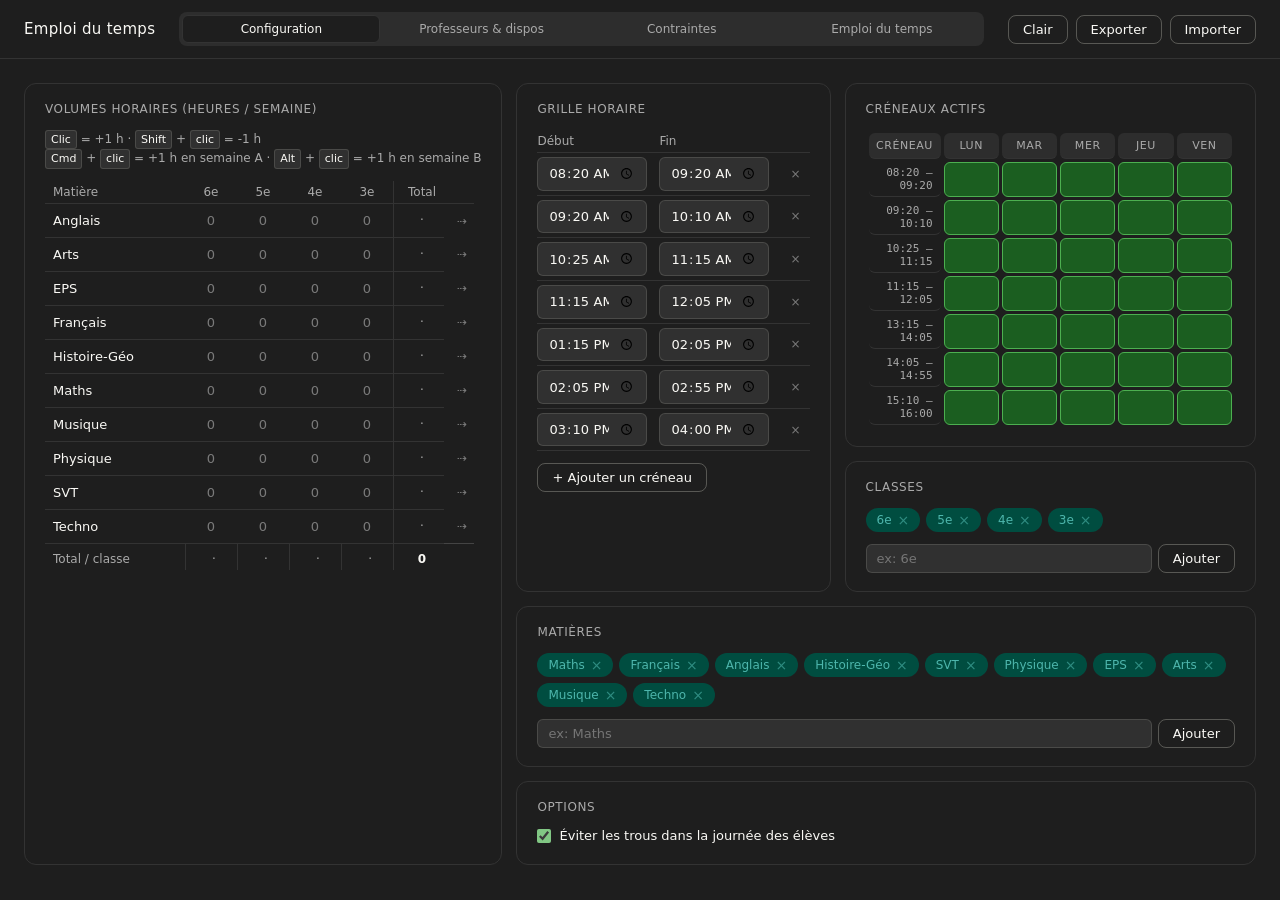
==== commit 8e7aa068: "Refactor code structure for improved readability and maintainability" ====
--- a/index.html
+++ b/index.html
@@ -117,6 +117,14 @@
         <p class="hint">Pour chaque prof, heures qu'il est le SEUL à pouvoir couvrir (matières/regroupements sans autre prof éligible) comparées à sa disponibilité restante. Marge nulle ou négative = configuration fragile ou bloquante, à corriger avant de générer.</p>
         <div id="load-report-container"></div>
       </div>
+
+      <div class="card">
+        <h2>Disponibilités combinées</h2>
+        <p class="hint">Sélectionne plusieurs profs (ex. pour une réunion) : les créneaux où TOUS sont disponibles sont mis en évidence.</p>
+        <label class="combined-avail-toggle"><input type="checkbox" id="combined-avail-use-schedule" checked> Tenir compte de l'emploi du temps actuel (exclure les créneaux déjà occupés)</label>
+        <div id="combined-avail-profs" class="pin-classes"></div>
+        <div id="combined-avail-grid-wrap"></div>
+      </div>
     </section>
 
     <!-- =============== CONSTRAINTS =============== -->
@@ -182,6 +190,7 @@
             <button id="generate-btn" class="primary">Générer l'emploi du temps</button>
             <button id="repair-btn" disabled title="Complète par recherche locale le meilleur essai obtenu (rapide, mais ne peut pas prouver qu'une configuration est impossible).">Réparer</button>
             <button id="copy-btn" title="Copie l'emploi du temps de toutes les classes au format texte (pour le partager ou déboguer).">Copier (texte)</button>
+            <button id="export-captures-btn" title="Exporte un zip avec une image de l'emploi du temps général (les classes) et une image par professeur.">Exporter captures (zip)</button>
             <button id="save-schedule-btn" disabled title="Sauvegarde une copie de l'emploi du temps actuel pour pouvoir y revenir plus tard et comparer.">Sauvegarder cette version</button>
           </div>
           <div class="view-picker">
@@ -204,6 +213,8 @@
   </main>
   <script src="js/storage.js"></script>
   <script src="js/solver.js"></script>
+  <script src="js/zip.js"></script>
+  <script src="js/pdf.js"></script>
   <script src="js/ui/core.js"></script>
   <script src="js/ui/tabs.js"></script>
   <script src="js/ui/io.js"></script>
@@ -211,6 +222,7 @@
   <script src="js/ui/profs.js"></script>
   <script src="js/ui/constraints.js"></script>
   <script src="js/ui/schedule.js"></script>
+  <script src="js/ui/capture.js"></script>
   <script src="js/ui/swap.js"></script>
   <script src="js/app.js"></script>
 </body>
--- a/style.css
+++ b/style.css
@@ -518,6 +518,12 @@
   color: inherit; opacity: 0.4; cursor: pointer; font-size: 14px;
 }
 .profs-side li .del:hover { opacity: 1; color: var(--color-text-danger); background: none; }
+.prof-hours { font-size: 11px; color: var(--color-text-secondary); font-weight: 400; }
+.combined-avail-toggle {
+  display: flex; align-items: center; gap: 6px;
+  font-size: 12px; color: var(--color-text-secondary);
+  margin: 6px 0;
+}
 .empty { text-align: center; padding: 60px 20px; color: var(--color-text-muted); font-size: 13px; }
 
 .prof-meta { display: flex; flex-direction: column; gap: 14px; margin-bottom: 20px; }
@@ -533,6 +539,7 @@
   border-collapse: separate;
   border-spacing: 3px;
   width: 100%;
+  table-layout: fixed;
   user-select: none;
 }
 .grid-table th, .grid-table td {
@@ -540,8 +547,15 @@
   text-align: center;
   font-size: 12px;
   height: 38px;
-  min-width: 90px;
   border-radius: var(--border-radius-sm);
+}
+/* Colonne "Créneau" : juste assez large pour l'horaire, pas partagée à
+   égalité avec les colonnes de jours — table-layout:fixed répartit le
+   reste de la largeur également entre toutes les colonnes SANS largeur
+   explicite, donc lui seul a besoin d'une largeur fixe ici. */
+.grid-table th:first-child,
+.grid-table td.slot-label {
+  width: 72px;
 }
 /* Créneaux actifs : juste ouvert/fermé par cellule, pas besoin des mêmes
    dimensions que les grilles de dispo/emploi du temps (texte + prof) — des
@@ -571,7 +585,6 @@
   font-family: var(--font-mono);
   font-size: 11px;
   padding: 4px 8px;
-  min-width: 100px;
   text-align: right;
 }
 
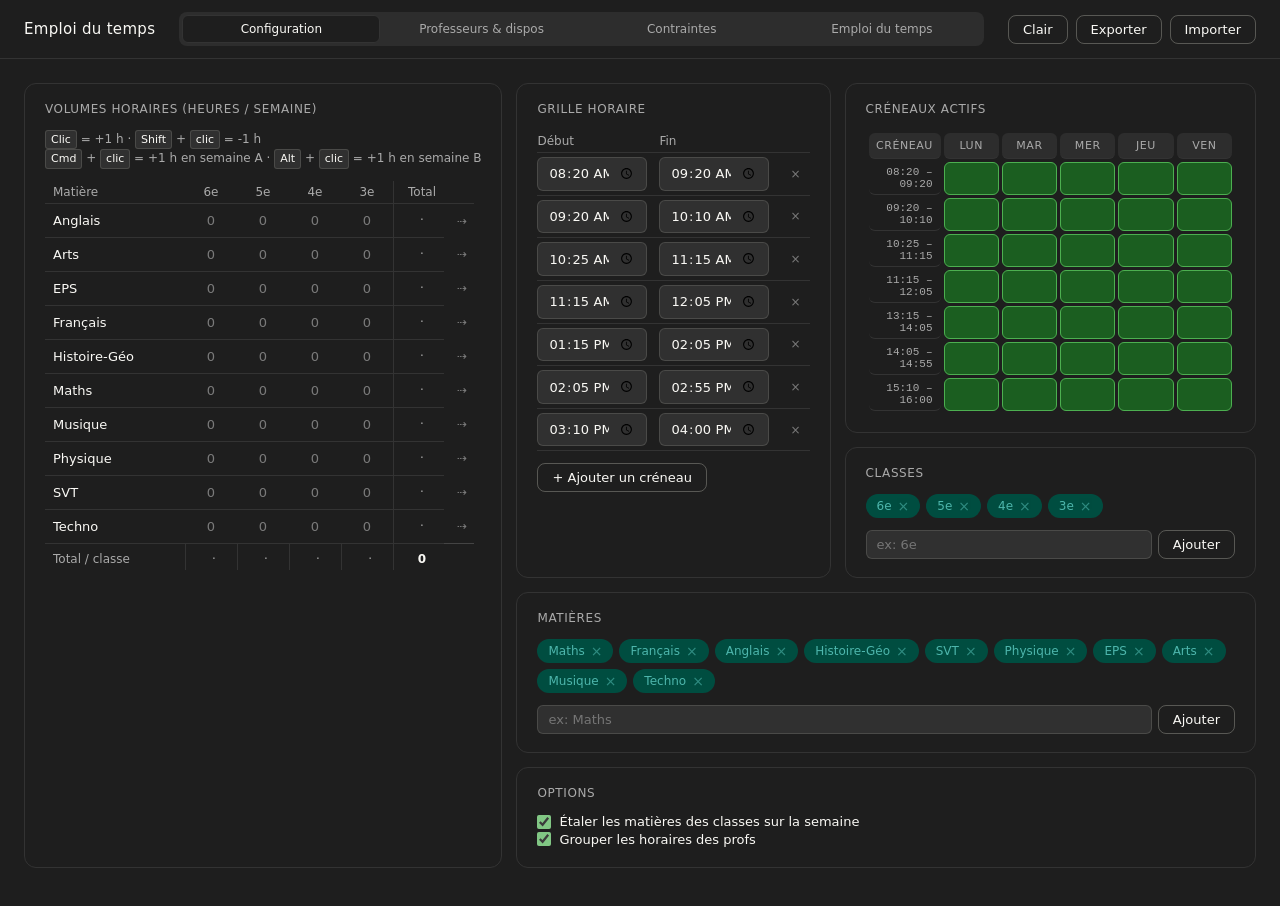
==== commit 68d3eb72: "feat: enhance scheduling options with class spreading and professor grouping" ====
--- a/index.html
+++ b/index.html
@@ -70,7 +70,8 @@
 
         <div class="card bento-options tone-neutral">
           <h2>Options</h2>
-          <label><input type="checkbox" id="opt-no-gaps"> Éviter les trous dans la journée des élèves</label>
+          <label><input type="checkbox" id="opt-spread-classes"> Étaler les matières des classes sur la semaine</label><br>
+          <label><input type="checkbox" id="opt-no-gaps-profs"> Grouper les horaires des profs</label>
         </div>
       </div>
     </section>
@@ -124,6 +125,10 @@
         <label class="combined-avail-toggle"><input type="checkbox" id="combined-avail-use-schedule" checked> Tenir compte de l'emploi du temps actuel (exclure les créneaux déjà occupés)</label>
         <div id="combined-avail-profs" class="pin-classes"></div>
         <div id="combined-avail-grid-wrap"></div>
+        <div class="combined-avail-actions">
+          <button id="combined-avail-copy-btn">Copier (texte)</button>
+          <span id="combined-avail-copy-status" class="hint"></span>
+        </div>
       </div>
     </section>
 
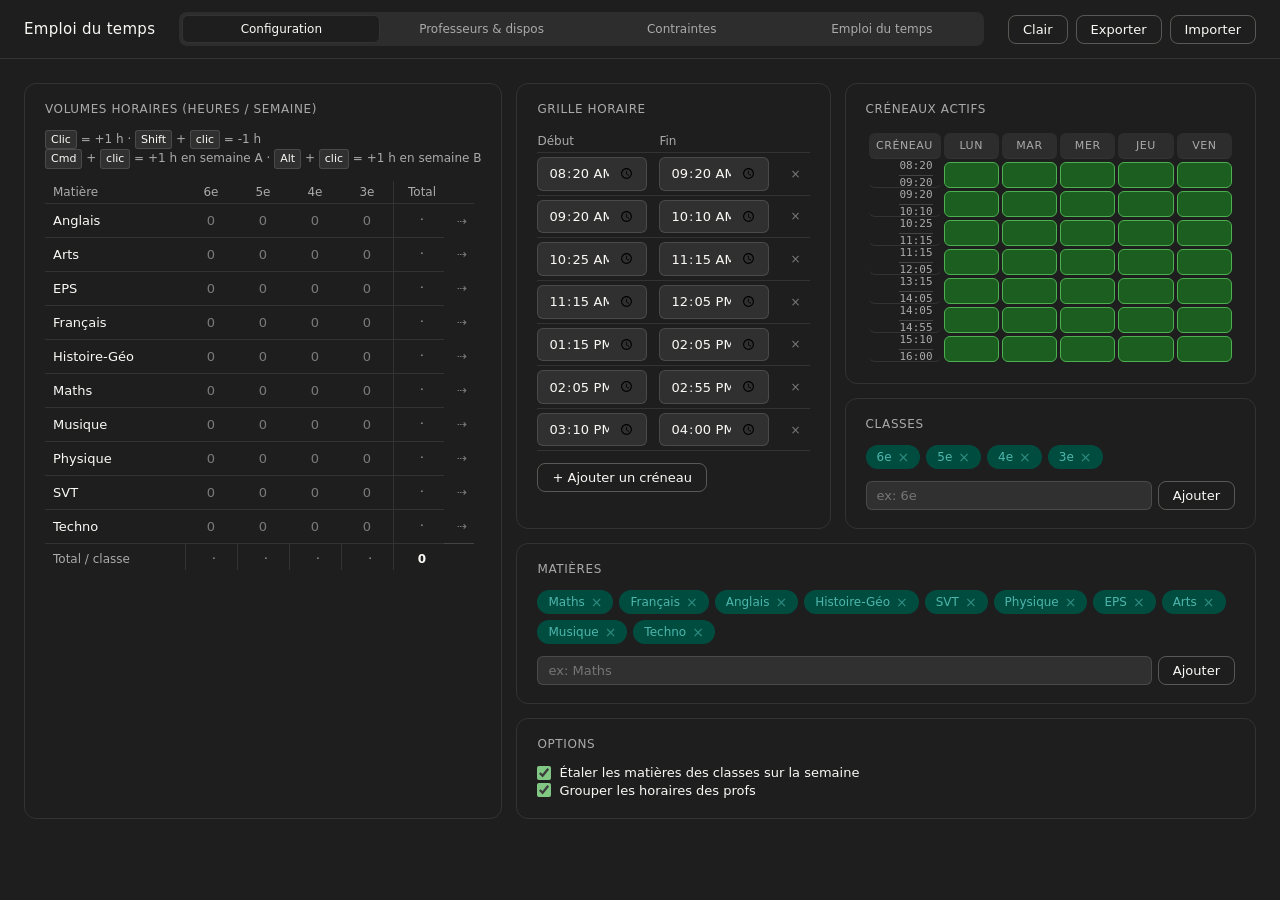
==== commit 4ca6adbe: "feat: implement versioning for saved schedules and enhance UI for viewing saved versions" ====
--- a/index.html
+++ b/index.html
@@ -190,6 +190,7 @@
     <!-- =============== SCHEDULE =============== -->
     <section id="tab-schedule" class="tab">
       <div class="card">
+        <div id="viewing-saved-banner" class="viewing-saved-banner" hidden></div>
         <div class="schedule-header">
           <div class="generate-group">
             <button id="generate-btn" class="primary">Générer l'emploi du temps</button>
--- a/style.css
+++ b/style.css
@@ -513,6 +513,13 @@
   background: var(--color-background-info);
   color: var(--color-text-info);
 }
+.profs-side li .prof-name {
+  flex: 1; min-width: 0;
+  overflow: hidden; text-overflow: ellipsis; white-space: nowrap;
+}
+.profs-side li .prof-row-end {
+  display: flex; align-items: center; gap: 8px; flex-shrink: 0;
+}
 .profs-side li .del {
   background: none; border: none; padding: 0;
   color: inherit; opacity: 0.4; cursor: pointer; font-size: 14px;
@@ -586,6 +593,15 @@
   font-size: 11px;
   padding: 4px 8px;
   text-align: right;
+  display: flex;
+  flex-direction: column;
+  align-items: flex-end;
+  justify-content: center;
+  line-height: 1.3;
+}
+.grid-table td.slot-label .slot-end {
+  border-top: 1px solid var(--color-border-secondary);
+  margin-top: 1px;
 }
 
 /* Availability cells */
@@ -685,6 +701,29 @@
 .week-box .prof { font-size: 9px; margin-top: 1px; }
 
 /* ================= Schedule view ================= */
+.viewing-saved-banner[hidden] {
+  display: none;
+}
+.viewing-saved-banner {
+  display: flex;
+  align-items: center;
+  justify-content: space-between;
+  gap: 12px;
+  padding: 10px 14px;
+  margin-bottom: 14px;
+  border-radius: var(--border-radius-md);
+  background: var(--color-background-warning);
+  color: var(--color-text-warning);
+  font-size: 13px;
+  font-weight: 500;
+}
+.viewing-saved-banner.is-saved {
+  background: var(--color-background-success);
+  color: var(--color-text-success);
+}
+.viewing-saved-banner button {
+  flex-shrink: 0;
+}
 .schedule-header {
   display: flex;
   justify-content: space-between;
